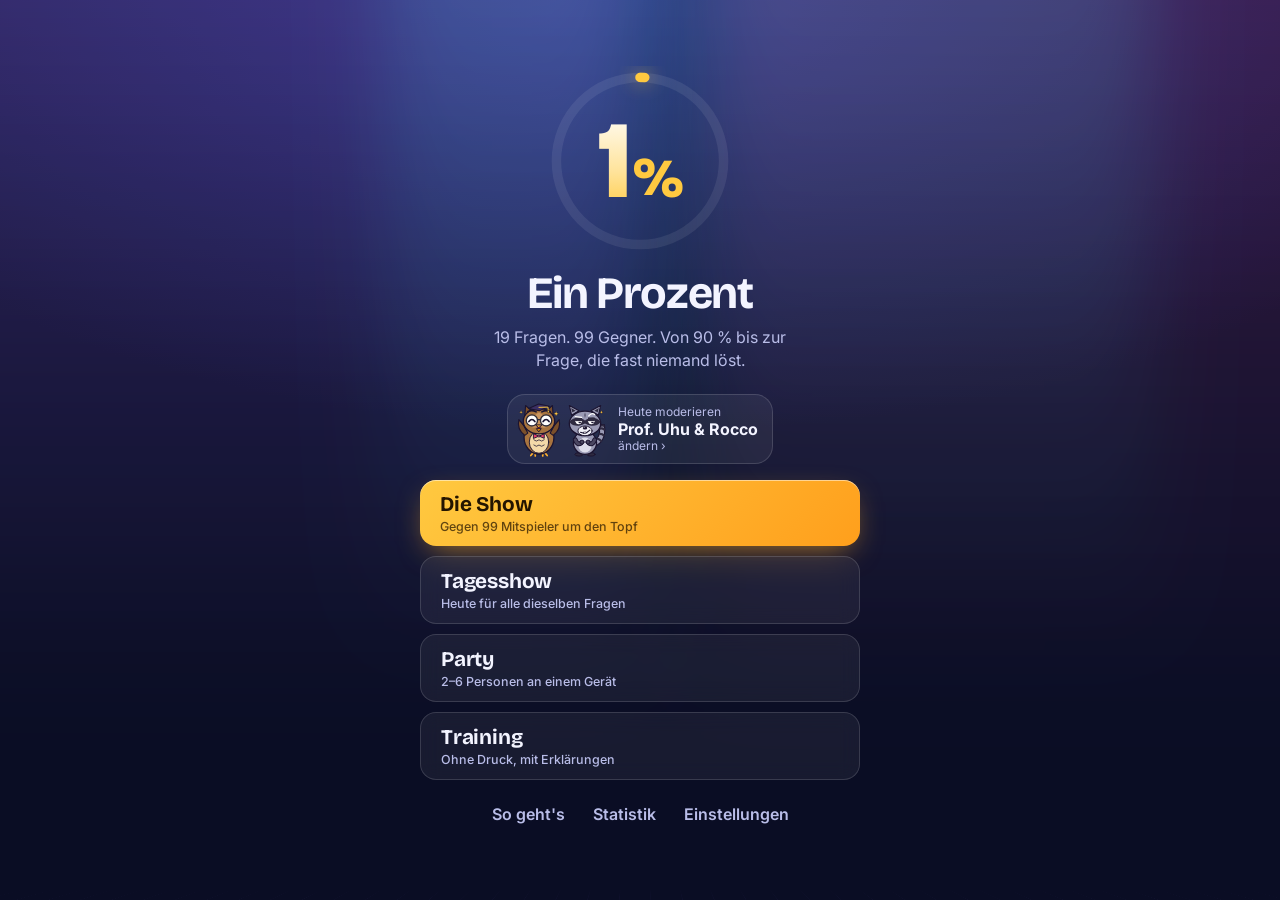
==== index.html @ a09348c1 "Ein Prozent – Denk-Quiz (geprüfter Stand, 393 Fragen) Co-Authored-By: Claude Opus 5.5 <noreply@anthr" ====
<!doctype html>
<html lang="de">
<head>
<meta charset="utf-8">
<meta name="viewport" content="width=device-width, initial-scale=1, viewport-fit=cover">
<title>Ein Prozent</title>
<meta name="description" content="Das Denk-Quiz: 19 Fragen von 90 % bis 1 % – gegen 99 Mitspieler.">
<meta name="robots" content="noindex, nofollow">
<meta name="theme-color" content="#0a0d24">
<meta name="apple-mobile-web-app-capable" content="yes">
<meta name="mobile-web-app-capable" content="yes">
<meta name="apple-mobile-web-app-status-bar-style" content="black-translucent">
<meta name="apple-mobile-web-app-title" content="Ein Prozent">
<link rel="manifest" href="manifest.webmanifest">
<link rel="icon" href="icons/icon.svg" type="image/svg+xml">
<link rel="apple-touch-icon" href="icons/apple-touch-icon.png">
<link rel="preconnect" href="https://fonts.googleapis.com">
<link rel="preconnect" href="https://fonts.gstatic.com" crossorigin>
<link href="https://fonts.googleapis.com/css2?family=Bricolage+Grotesque:opsz,wght@12..96,500;12..96,700;12..96,800&family=Inter:wght@400;500;600;700&display=swap" rel="stylesheet">
<link rel="stylesheet" href="css/style.css">
</head>
<body>
<div class="bg" aria-hidden="true"><div class="beam b1"></div><div class="beam b2"></div><div class="beam b3"></div><div class="floor"></div></div>
<canvas id="fx" aria-hidden="true"></canvas>

<main id="app">
  <!-- ========== Start ========== -->
  <section id="home" class="screen active">
    <div class="home-inner">
      <div class="logo" aria-label="Ein Prozent">
        <svg viewBox="0 0 200 200" class="logo-ring" aria-hidden="true">
          <circle cx="100" cy="100" r="88" class="ring-bg"/>
          <circle cx="100" cy="100" r="88" class="ring-fg"/>
        </svg>
        <div class="logo-text"><span class="one">1</span><span class="pct">%</span></div>
      </div>
      <h1 class="title">Ein Prozent</h1>
      <p class="tagline">19 Fragen. 99 Gegner. Von 90 % bis zur Frage, die fast niemand löst.</p>
      <button class="home-team" id="home-team" data-action="team" aria-label="Moderation wählen"></button>
      <div class="menu">
        <button class="btn primary big" data-action="show"><span>Die Show</span><small>Gegen 99 Mitspieler um den Topf</small></button>
        <button class="btn big" data-action="daily"><span>Tagesshow</span><small id="daily-sub">Heute für alle dieselben Fragen</small></button>
        <button class="btn big" data-action="party-setup"><span>Party</span><small>2–6 Personen an einem Gerät</small></button>
        <button class="btn big" data-action="training"><span>Training</span><small>Ohne Druck, mit Erklärungen</small></button>
      </div>
      <nav class="sub-menu">
        <button class="link" data-action="howto">So geht's</button>
        <button class="link" data-action="stats">Statistik</button>
        <button class="link" data-action="settings">Einstellungen</button>
      </nav>
      <p id="install-hint" class="install-hint" hidden></p>
    </div>
  </section>

  <!-- ========== Party-Setup ========== -->
  <section id="party-setup" class="screen">
    <div class="panel narrow">
      <h2>Party</h2>
      <p class="muted">Jede Person antwortet verdeckt – Gerät nach jeder Antwort weitergeben.</p>
      <div id="party-names"></div>
      <div class="row">
        <button class="btn" data-action="party-add">+ Person</button>
        <button class="btn primary" data-action="party-start">Los geht's</button>
      </div>
      <button class="link back" data-action="home">Zurück</button>
    </div>
  </section>

  <!-- ========== Training-Setup ========== -->
  <section id="training-setup" class="screen">
    <div class="panel narrow">
      <h2>Training</h2>
      <p class="muted">Wähle die Schwierigkeit. Es gibt keine Zeit und kein Ausscheiden.</p>
      <div class="choice-list" id="training-bands"></div>
      <button class="link back" data-action="home">Zurück</button>
    </div>
  </section>

  <!-- ========== Spiel ========== -->
  <section id="game" class="screen">
    <header class="hud">
      <button class="icon-btn" data-action="quit" aria-label="Spiel beenden">✕</button>
      <div class="ladder" id="ladder" aria-label="Fortschritt"></div>
      <div class="hud-stats">
        <div class="stat"><b id="alive-n">100</b><small id="alive-l">im Spiel</small></div>
        <div class="stat pot"><b id="pot-n">0 €</b><small>Jackpot</small></div>
      </div>
    </header>

    <div class="stage">
      <div class="q-col">
        <div id="booth-slot"></div>
        <div class="q-head">
          <div class="tier-badge" id="tier-badge">
            <svg viewBox="0 0 100 100" aria-hidden="true"><circle cx="50" cy="50" r="45" class="t-bg"/><circle cx="50" cy="50" r="45" class="t-fg" id="timer-ring"/></svg>
            <div class="tier-val"><b id="tier-n">90</b><span>%</span></div>
          </div>
          <div class="q-meta">
            <div class="q-kicker" id="q-kicker">Frage 1 von 19</div>
            <div class="q-sub" id="q-sub">So viele lösen sie</div>
          </div>
          <div class="timer-num" id="timer-num" aria-live="off"></div>
        </div>
        <div class="lockbar" id="lockbar" hidden></div>
        <div class="q-card" id="q-card">
          <div class="q-text" id="q-text"></div>
          <div class="q-visual" id="q-visual"></div>
        </div>
        <div class="answer-col">
        <div class="answer" id="answer"></div>
        <div class="actions">
          <button class="btn ghost" id="btn-pass" data-action="pass" hidden>Joker <small>500 € · Frage überspringen</small></button>
          <button class="btn primary lock" id="btn-lock" data-action="lock" disabled>Einloggen</button>
        </div>
        </div>
      </div>
      <aside class="side">
        <div class="arena-wrap">
          <div class="arena" id="arena" aria-hidden="true"></div>
          <div class="ticker" id="ticker"></div>
        </div>
      </aside>
    </div>
  </section>

  <!-- ========== Overlays ========== -->
  <div class="stage-intro" id="stage-intro" hidden></div>
  <div class="overlay" id="overlay" hidden>
    <div class="sheet" id="sheet" role="dialog" aria-modal="true"></div>
  </div>
  <div class="toast" id="toast" role="status" aria-live="polite"></div>
</main>

<script src="js/calib.js"></script>
<script src="js/difficulty.js"></script>
<script src="js/questions.js"></script>
<script src="js/bank.js"></script>
<script src="js/audio.js"></script>
<script src="js/host.js"></script>
<script src="js/casts.js"></script>
<script src="js/game.js"></script>
</body>
</html>
---- css/style.css ----
:root {
  --bg: #0a0d24;
  --bg2: #141a45;
  --ink: #f3f4ff;
  --ink-soft: #b9bde8;
  --muted: #8187bd;
  --card: rgba(255, 255, 255, 0.06);
  --card-hi: rgba(255, 255, 255, 0.11);
  --line: rgba(255, 255, 255, 0.14);
  --gold: #ffc940;
  --gold-2: #ff9f1c;
  --violet: #8b5cf6;
  --cyan: #22d3ee;
  --ok: #2fe39f;
  --bad: #ff4d6d;
  --pass: #ffd166;
  --radius: 20px;
  --font: 'Inter', system-ui, -apple-system, 'Segoe UI', Roboto, sans-serif;
  --display: 'Bricolage Grotesque', 'Inter', system-ui, sans-serif;
  --safe-t: env(safe-area-inset-top, 0px);
  --safe-b: env(safe-area-inset-bottom, 0px);
  --safe-l: env(safe-area-inset-left, 0px);
  --safe-r: env(safe-area-inset-right, 0px);
  color-scheme: dark;
}

* { box-sizing: border-box; }
html, body { height: 100%; }
body {
  margin: 0;
  background: var(--bg);
  color: var(--ink);
  font-family: var(--font);
  -webkit-font-smoothing: antialiased;
  overscroll-behavior: none;
  -webkit-tap-highlight-color: transparent;
  touch-action: manipulation;
  overflow: hidden;
}
button { font: inherit; color: inherit; touch-action: manipulation; }
b { font-weight: 700; }
[hidden] { display: none !important; }

/* ---------- Bühne / Hintergrund ---------- */
.bg { position: fixed; inset: 0; overflow: hidden; z-index: 0;
  background: radial-gradient(120% 80% at 50% 0%, #1d2468 0%, var(--bg) 60%), var(--bg); }
.beam { position: absolute; top: -20%; width: 60vmax; height: 140vh; filter: blur(40px); opacity: .35; transform-origin: 50% 0; mix-blend-mode: screen; }
.b1 { left: -10%; background: linear-gradient(180deg, var(--violet), transparent 70%); animation: sway 14s ease-in-out infinite; }
.b2 { left: 30%; background: linear-gradient(180deg, var(--cyan), transparent 65%); opacity: .2; animation: sway 18s ease-in-out infinite reverse; }
.b3 { right: -15%; background: linear-gradient(180deg, #ff4fd8, transparent 70%); opacity: .22; animation: sway 16s ease-in-out infinite; animation-delay: -6s; }
@keyframes sway { 0%, 100% { transform: rotate(-12deg); } 50% { transform: rotate(12deg); } }
.floor { position: absolute; left: -50%; right: -50%; bottom: -10%; height: 45%;
  background-image: linear-gradient(rgba(139, 92, 246, .25) 1px, transparent 1px), linear-gradient(90deg, rgba(139, 92, 246, .25) 1px, transparent 1px);
  background-size: 48px 48px; transform: perspective(500px) rotateX(62deg); transform-origin: 50% 100%;
  mask-image: linear-gradient(to top, black, transparent 85%); -webkit-mask-image: linear-gradient(to top, black, transparent 85%);
  animation: floor 6s linear infinite; }
@keyframes floor { to { background-position: 0 48px, 0 0; } }
#fx { position: fixed; inset: 0; pointer-events: none; z-index: 50; width: 100%; height: 100%; }

#app { position: relative; z-index: 1; height: 100dvh; height: 100svh; }
@supports (height: 100dvh) { #app { height: 100dvh; } }

.screen { position: absolute; inset: 0; display: none;
  padding: calc(var(--safe-t) + 12px) calc(var(--safe-r) + 16px) calc(var(--safe-b) + 12px) calc(var(--safe-l) + 16px); }
.screen.active { display: flex; animation: screenIn .45s cubic-bezier(.2, .8, .2, 1); }
@keyframes screenIn { from { opacity: 0; transform: translateY(14px) scale(.985); } }

/* ---------- Buttons ---------- */
.btn { position: relative; display: inline-flex; flex-direction: column; align-items: center; justify-content: center; gap: 2px;
  min-height: 52px; padding: 12px 20px; border-radius: 16px; border: 1px solid var(--line);
  background: var(--card); color: var(--ink); font-weight: 650; font-size: 1.05rem; cursor: pointer;
  backdrop-filter: blur(10px); -webkit-backdrop-filter: blur(10px);
  transition: transform .15s ease, background .2s, border-color .2s, box-shadow .2s, opacity .2s; }
.btn small { font-weight: 500; font-size: .78rem; color: var(--ink-soft); }
.btn:hover:not(:disabled) { background: var(--card-hi); border-color: rgba(255, 255, 255, .28); }
.btn:active:not(:disabled) { transform: scale(.97); }
.btn:disabled { opacity: .4; cursor: default; }
.btn:focus-visible, .link:focus-visible, .opt:focus-visible, .key:focus-visible { outline: 3px solid var(--cyan); outline-offset: 2px; }
.btn.primary { background: linear-gradient(135deg, var(--gold), var(--gold-2)); color: #241500; border: none;
  box-shadow: 0 10px 30px -10px rgba(255, 170, 30, .7), inset 0 1px 0 rgba(255, 255, 255, .5); }
.btn.primary small { color: rgba(36, 21, 0, .72); }
.btn.primary:hover:not(:disabled) { background: linear-gradient(135deg, #ffd666, #ffad3a); }
.btn.ghost { background: transparent; }
.btn.big { width: 100%; min-height: 66px; align-items: flex-start; padding: 12px 20px; text-align: left; }
.btn.big span { font-family: var(--display); font-size: 1.3rem; font-weight: 700; letter-spacing: -.01em; }
.link { background: none; border: none; color: var(--ink-soft); padding: 10px 12px; cursor: pointer; font-weight: 600; border-radius: 10px; }
.link:hover { color: var(--ink); }
.icon-btn { width: 40px; height: 40px; border-radius: 12px; border: 1px solid var(--line); background: var(--card); cursor: pointer; flex: none; font-size: 1rem; }
.row { display: flex; gap: 10px; flex-wrap: wrap; }
.row > .btn { flex: 1; }
.muted { color: var(--ink-soft); }

/* ---------- Start ---------- */
#home { align-items: center; justify-content: center; overflow-y: auto; }
.home-inner { width: min(440px, 100%); display: flex; flex-direction: column; align-items: center; text-align: center; margin: auto; }
.logo { position: relative; width: clamp(128px, 30vmin, 190px); aspect-ratio: 1; margin-bottom: 6px; }
.logo-ring { position: absolute; inset: 0; transform: rotate(-90deg); }
.ring-bg { fill: none; stroke: rgba(255, 255, 255, .08); stroke-width: 10; }
.ring-fg { fill: none; stroke: url(#none) var(--gold); stroke: var(--gold); stroke-width: 10; stroke-linecap: round;
  stroke-dasharray: 553; stroke-dashoffset: 553; filter: drop-shadow(0 0 10px rgba(255, 201, 64, .7));
  animation: ringFill 2.4s cubic-bezier(.6, 0, .2, 1) .2s forwards, ringPulse 3s ease-in-out 2.6s infinite; }
@keyframes ringFill { to { stroke-dashoffset: 548; } }
@keyframes ringPulse { 50% { filter: drop-shadow(0 0 22px rgba(255, 201, 64, 1)); } }
.logo-text { position: absolute; inset: 0; display: flex; align-items: center; justify-content: center; font-family: var(--display); font-weight: 800; }
.logo-text .one { font-size: clamp(70px, 17vmin, 110px); line-height: 1; background: linear-gradient(180deg, #fff, #ffe39a 60%, var(--gold)); -webkit-background-clip: text; background-clip: text; color: transparent;
  animation: pop .9s cubic-bezier(.2, 1.6, .4, 1) both; }
.logo-text .pct { font-size: clamp(34px, 8vmin, 52px); color: var(--gold); margin-left: 2px; margin-top: 18%; animation: pop .9s cubic-bezier(.2, 1.6, .4, 1) .15s both; }
@keyframes pop { from { transform: scale(.3); opacity: 0; } }
.title { font-family: var(--display); font-size: clamp(2rem, 7vw, 2.8rem); margin: 4px 0 6px; letter-spacing: -.03em; }
.tagline { margin: 0 0 22px; color: var(--ink-soft); max-width: 34ch; line-height: 1.45; }
.menu { width: 100%; display: grid; gap: 10px; }
.menu .btn { animation: rise .5s cubic-bezier(.2, .8, .2, 1) both; }
.menu .btn:nth-child(2) { animation-delay: .06s; } .menu .btn:nth-child(3) { animation-delay: .12s; } .menu .btn:nth-child(4) { animation-delay: .18s; }
@keyframes rise { from { opacity: 0; transform: translateY(16px); } }
.sub-menu { display: flex; gap: 4px; margin-top: 14px; flex-wrap: wrap; justify-content: center; }
.install-hint { font-size: .85rem; color: var(--muted); margin: 10px 0 0; max-width: 36ch; }

/* ---------- Panels ---------- */
#party-setup, #training-setup { align-items: center; justify-content: center; overflow-y: auto; }
.panel { width: min(480px, 100%); background: rgba(14, 18, 52, .72); border: 1px solid var(--line); border-radius: 24px; padding: 24px;
  backdrop-filter: blur(16px); -webkit-backdrop-filter: blur(16px); margin: auto; }
.panel h2 { font-family: var(--display); margin: 0 0 6px; font-size: 1.8rem; }
.back { display: block; margin: 14px auto 0; }
#party-names { display: grid; gap: 8px; margin: 16px 0; }
.name-row { display: flex; gap: 8px; align-items: center; }
.name-row .dot { width: 34px; height: 34px; border-radius: 50%; flex: none; display: grid; place-items: center; font-weight: 800; color: #10132e; }
.name-row input { flex: 1; min-width: 0; height: 48px; border-radius: 14px; border: 1px solid var(--line); background: rgba(0, 0, 0, .25); color: var(--ink);
  padding: 0 14px; font-size: 1rem; font-family: inherit; }
.name-row input:focus { outline: 2px solid var(--cyan); }
.choice-list { display: grid; gap: 10px; margin-top: 16px; }

/* ---------- HUD ---------- */
#game { flex-direction: column; gap: 10px; }
.hud { display: flex; align-items: center; gap: 12px; flex: none; }
.ladder { flex: 1; display: flex; gap: 4px; align-items: center; min-width: 0; }
.rung { flex: 1; height: 8px; border-radius: 4px; background: rgba(255, 255, 255, .1); position: relative; transition: background .4s; min-width: 6px; }
.rung.done { background: var(--ok); }
.rung.passed { background: var(--pass); }
.rung.fail { background: var(--bad); }
.rung.ghost { background: rgba(47, 227, 159, .4); }
.rung.cur { background: var(--gold); box-shadow: 0 0 12px var(--gold); animation: rungPulse 1.2s ease-in-out infinite; }
.rung.final { outline: 1px dashed rgba(255, 201, 64, .6); outline-offset: 2px; }
@keyframes rungPulse { 50% { opacity: .55; } }
.hud-stats { display: flex; gap: 14px; flex: none; }
.stat { display: flex; flex-direction: column; align-items: flex-end; line-height: 1.1; }
.stat b { font-family: var(--display); font-size: 1.25rem; font-variant-numeric: tabular-nums; }
.stat small { color: var(--muted); font-size: .72rem; }
.stat.pot b { color: var(--gold); }
.stat b.bump { animation: bump .5s; }
@keyframes bump { 40% { transform: scale(1.25); color: var(--ok); } }

/* ---------- Bühne: Frage + Seitenleiste ---------- */
.stage { flex: 1; min-height: 0; display: grid; grid-template-columns: 1fr; gap: 14px; }
.q-col { display: flex; flex-direction: column; gap: 12px; min-height: 0; overflow-y: auto; overscroll-behavior: contain; padding-bottom: 4px; }
.side { display: none; }

.q-head { display: flex; align-items: center; gap: 14px; }
.tier-badge { position: relative; width: 74px; height: 74px; flex: none; }
.tier-badge svg { position: absolute; inset: 0; transform: rotate(-90deg); }
.t-bg { fill: rgba(10, 13, 36, .7); stroke: rgba(255, 255, 255, .1); stroke-width: 7; }
.t-fg { fill: none; stroke: var(--gold); stroke-width: 7; stroke-linecap: round; stroke-dasharray: 283; stroke-dashoffset: 0; transition: stroke .3s; }
.tier-badge.urgent .t-fg { stroke: var(--bad); }
.tier-badge.urgent { animation: shake .4s ease-in-out infinite; }
@keyframes shake { 25% { transform: rotate(-3deg); } 75% { transform: rotate(3deg); } }
.tier-val { position: absolute; inset: 0; display: flex; align-items: center; justify-content: center; font-family: var(--display); }
.tier-val b { font-size: 1.75rem; font-weight: 800; letter-spacing: -.03em; }
.tier-val span { font-size: .95rem; color: var(--gold); margin-top: 8px; font-weight: 700; }
.q-meta { flex: 1; min-width: 0; }
.q-kicker { font-weight: 700; font-size: .82rem; letter-spacing: .08em; text-transform: uppercase; color: var(--gold); }
.q-sub { color: var(--ink-soft); font-size: .9rem; margin-top: 2px; }
.timer-num { font-family: var(--display); font-size: 1.6rem; font-weight: 800; font-variant-numeric: tabular-nums; min-width: 2ch; text-align: right; color: var(--ink-soft); }
.timer-num.urgent { color: var(--bad); }

.q-card { background: linear-gradient(180deg, rgba(255, 255, 255, .09), rgba(255, 255, 255, .04)); border: 1px solid var(--line); border-radius: var(--radius);
  padding: clamp(16px, 3vw, 26px); box-shadow: 0 20px 50px -24px rgba(0, 0, 0, .8); backdrop-filter: blur(14px); -webkit-backdrop-filter: blur(14px); }
.q-card.enter { animation: cardIn .6s cubic-bezier(.2, .9, .2, 1); }
@keyframes cardIn { from { opacity: 0; transform: translateY(24px) rotateX(18deg); filter: blur(6px); } }
.q-text { font-size: clamp(1.1rem, 2.6vw + .5rem, 1.55rem); line-height: 1.38; font-weight: 600; letter-spacing: -.01em; text-wrap: pretty; }
.q-text i { color: var(--ink-soft); }
.q-visual:empty { display: none; }
.q-visual { margin-top: 14px; display: flex; justify-content: center; }
.qsvg { width: min(100%, 320px); max-height: 32vh; height: auto; }
.qsvg .ln { stroke: var(--ink); stroke-width: 3; fill: none; stroke-linecap: round; stroke-linejoin: round; }
.qsvg .face { fill: rgba(255, 255, 255, .04); }
.qsvg .tx { fill: var(--ink); font-family: var(--display); }
.qsvg .tx.inv { fill: #1a1240; }
.qsvg .hand { stroke: var(--gold); stroke-linecap: round; }
.qsvg .accent { fill: var(--gold); }
.qsvg .gear { fill: #c4b5fd; stroke: #8b5cf6; stroke-width: 2; }
.qsvg .hub { fill: #ede9fe; }
.qsvg .arrow { stroke: var(--gold); stroke-width: 4; }
.qsvg .cell { fill: rgba(34, 211, 238, .12); stroke: var(--cyan); stroke-width: 2.5; }
.qsvg .card { fill: #f8f7ff; stroke: #c7c3f5; stroke-width: 2; }
.qsvg .card + .tx, .qsvg rect.card ~ .tx { fill: #1a1240; }
.qsvg .shape { fill: var(--cyan); }
.qsvg .shape.c1 { fill: #ff7ab6; } .qsvg .shape.c2 { fill: var(--cyan); } .qsvg .shape.c3 { fill: var(--gold); }
.seq { display: flex; flex-wrap: wrap; gap: 8px; margin-top: 14px; }
.seq span { min-width: 2.4em; padding: 8px 10px; text-align: center; border-radius: 12px; background: rgba(139, 92, 246, .18); border: 1px solid rgba(139, 92, 246, .45);
  font-family: var(--display); font-weight: 700; font-size: clamp(1.05rem, 2vw + .5rem, 1.4rem); font-variant-numeric: tabular-nums; }
.seq span:last-child:not(:only-child) { }
.eq { display: grid; gap: 6px; margin-top: 14px; font-size: clamp(1.15rem, 2.5vw + .5rem, 1.6rem); font-weight: 700; font-family: var(--display); }
.eq div { padding: 6px 12px; border-radius: 12px; background: rgba(255, 255, 255, .05); }

/* ---------- Antworten ---------- */
.answer { flex: none; }
.opts { display: grid; grid-template-columns: 1fr 1fr; gap: 10px; }
.opts.long { grid-template-columns: 1fr; }
.opt { display: flex; align-items: center; gap: 12px; min-height: 58px; padding: 12px 14px; border-radius: 16px; border: 1.5px solid var(--line);
  background: var(--card); text-align: left; cursor: pointer; font-weight: 600; font-size: 1.02rem; line-height: 1.25;
  transition: transform .12s, background .2s, border-color .2s, box-shadow .2s; animation: rise .4s cubic-bezier(.2, .8, .2, 1) both; }
.opt .k { flex: none; width: 30px; height: 30px; border-radius: 9px; display: grid; place-items: center; background: rgba(255, 255, 255, .08); font-size: .85rem; font-weight: 800; color: var(--ink-soft); }
.opt:hover { background: var(--card-hi); }
.opt:active { transform: scale(.98); }
.opt.sel { border-color: var(--gold); background: rgba(255, 201, 64, .14); box-shadow: 0 0 0 3px rgba(255, 201, 64, .18); }
.opt.sel .k { background: var(--gold); color: #241500; }
.opt.right { border-color: var(--ok); background: rgba(47, 227, 159, .16); }
.opt.wrongsel { border-color: var(--bad); background: rgba(255, 77, 109, .16); }
.opts.locked .opt { pointer-events: none; }

.entry { display: flex; align-items: center; justify-content: center; min-height: 60px; border-radius: 16px; border: 1.5px solid var(--gold);
  background: rgba(0, 0, 0, .25); font-family: var(--display); font-size: 2rem; font-weight: 800; letter-spacing: .06em; margin-bottom: 10px; padding: 0 14px;
  overflow-wrap: anywhere; text-align: center; }
.entry .ph { color: var(--muted); font-size: 1rem; font-weight: 500; letter-spacing: 0; font-family: var(--font); }
.entry .caret { width: 3px; height: 1.1em; background: var(--gold); margin-left: 3px; animation: blink 1s steps(1) infinite; }
@keyframes blink { 50% { opacity: 0; } }
.entry.right { border-color: var(--ok); color: var(--ok); }
.entry.wrongsel { border-color: var(--bad); color: var(--bad); }
.pad { display: grid; gap: 8px; }
.pad.num { grid-template-columns: repeat(3, 1fr); max-width: 420px; margin: 0 auto; }
.pad.abc { grid-template-columns: repeat(10, 1fr); gap: 5px; }
.key { min-height: 52px; border-radius: 12px; border: 1px solid var(--line); background: var(--card); font-weight: 700; font-size: 1.25rem; cursor: pointer;
  transition: transform .08s, background .15s; user-select: none; -webkit-user-select: none; }
.pad.abc .key { min-height: 46px; font-size: 1.05rem; padding: 0; }
.key:active, .key.flash { transform: scale(.92); background: rgba(255, 201, 64, .25); }
.key.wide { grid-column: span 2; }
.key.fn { color: var(--ink-soft); font-size: 1rem; }
.answer.locked .key { pointer-events: none; opacity: .5; }

.actions { display: flex; gap: 10px; flex: none; position: sticky; bottom: 0; }
.actions .btn { flex: 1; }
.actions .lock { min-height: 58px; font-size: 1.15rem; }
.actions .lock.armed { animation: armed 1.4s ease-in-out infinite; }
@keyframes armed { 50% { box-shadow: 0 0 0 6px rgba(255, 201, 64, .18), 0 10px 30px -10px rgba(255, 170, 30, .7); } }

/* ---------- Arena (100 Plätze) ---------- */
.arena-wrap { background: rgba(10, 13, 36, .55); border: 1px solid var(--line); border-radius: var(--radius); padding: 14px; backdrop-filter: blur(10px); -webkit-backdrop-filter: blur(10px); }
.arena { display: grid; grid-template-columns: repeat(10, 1fr); gap: 5px; }
.seat { aspect-ratio: 1; border-radius: 50%; position: relative; background: radial-gradient(circle at 35% 30%, #fff8, transparent 40%), var(--c, #7c83ff);
  transition: transform .5s cubic-bezier(.3, 1.6, .5, 1), filter .6s, opacity .6s; box-shadow: 0 0 0 1.5px rgba(0, 0, 0, .25) inset; }
.seat.in { animation: seatIn .5s cubic-bezier(.3, 1.6, .5, 1) both; }
@keyframes seatIn { from { transform: scale(0); } }
.seat.out { filter: grayscale(1) brightness(.35); transform: scale(.7); }
.seat.dropping { animation: drop .8s ease-in forwards; }
@keyframes drop { 0% { transform: scale(1.25); filter: none; background: var(--bad); } 40% { transform: scale(1.1); background: var(--bad); } 100% { transform: scale(.7); filter: grayscale(1) brightness(.35); } }
.seat.cashed { filter: grayscale(.2) brightness(.6); transform: scale(.7); outline: 2px solid var(--pass); outline-offset: -2px; }
.seat.me { --c: var(--gold); box-shadow: 0 0 0 2px #fff, 0 0 18px var(--gold); z-index: 2; }
.seat.me::after { content: 'DU'; position: absolute; inset: 0; display: grid; place-items: center; font-size: 8px; font-weight: 900; color: #241500; letter-spacing: .02em; }
.seat.me.out { box-shadow: 0 0 0 2px var(--bad); }
.seat.passed { box-shadow: 0 0 0 2px var(--pass) inset; }
.ticker { margin-top: 10px; min-height: 2.6em; font-size: .88rem; color: var(--ink-soft); line-height: 1.35; }
.ticker b { color: var(--ink); }

/* Party-Spieler statt Arena */
.party-list { display: grid; gap: 8px; }
.pchip { display: flex; align-items: center; gap: 10px; padding: 8px 10px; border-radius: 14px; background: var(--card); border: 1px solid var(--line); font-weight: 600; }
.pchip .dot { width: 28px; height: 28px; border-radius: 50%; display: grid; place-items: center; font-weight: 800; color: #10132e; font-size: .85rem; flex: none; }
.pchip.out { opacity: .45; text-decoration: line-through; }
.pchip .tag { margin-left: auto; font-size: .78rem; color: var(--ink-soft); font-weight: 600; }

/* ---------- Overlay / Sheet ---------- */
.overlay { position: fixed; inset: 0; z-index: 40; display: flex; align-items: center; justify-content: center;
  padding: calc(var(--safe-t) + 16px) calc(var(--safe-r) + 16px) calc(var(--safe-b) + 16px) calc(var(--safe-l) + 16px);
  background: rgba(5, 7, 22, .72); backdrop-filter: blur(8px); -webkit-backdrop-filter: blur(8px); animation: fade .3s; }
.overlay[hidden] { display: none; }
@keyframes fade { from { opacity: 0; } }
.sheet { width: min(560px, 100%); max-height: 100%; overflow-y: auto; overscroll-behavior: contain; background: linear-gradient(180deg, #1a2060, #11153f);
  border: 1px solid var(--line); border-radius: 26px; padding: 24px; box-shadow: 0 40px 80px -30px #000; animation: sheetIn .5s cubic-bezier(.2, 1.2, .3, 1); text-align: center; }
@keyframes sheetIn { from { transform: translateY(30px) scale(.94); opacity: 0; } }
.sheet h2 { font-family: var(--display); font-size: clamp(1.7rem, 5vw, 2.3rem); margin: 4px 0 8px; letter-spacing: -.02em; }
.sheet p { line-height: 1.5; color: var(--ink-soft); margin: 8px 0; }
.sheet .big-num { font-family: var(--display); font-size: clamp(2.6rem, 10vw, 4rem); font-weight: 800; line-height: 1; color: var(--gold); letter-spacing: -.03em; font-variant-numeric: tabular-nums; }
.sheet .stack { display: grid; gap: 10px; margin-top: 18px; }
.sheet .explain { text-align: left; background: rgba(255, 255, 255, .06); border-radius: 16px; padding: 14px 16px; margin-top: 14px; color: var(--ink); line-height: 1.5; }
.sheet .explain b { color: var(--gold); }
.sheet .sol { font-family: var(--display); font-weight: 800; font-size: 1.5rem; color: var(--ok); }
.verdict { font-size: 3.4rem; line-height: 1; animation: pop .6s cubic-bezier(.2, 1.6, .4, 1) both; }
.verdict.ok { color: var(--ok); text-shadow: 0 0 30px rgba(47, 227, 159, .6); }
.verdict.bad { color: var(--bad); text-shadow: 0 0 30px rgba(255, 77, 109, .6); }
.mini-arena { display: grid; grid-template-columns: repeat(20, 1fr); gap: 3px; margin: 16px auto 6px; max-width: 360px; }
.mini-arena .seat.me::after { content: ''; }
.share-grid { font-size: 1.3rem; letter-spacing: 2px; margin: 10px 0; word-break: break-all; }
.kv { display: grid; grid-template-columns: 1fr auto; gap: 6px 14px; text-align: left; margin: 14px 0; }
.kv span:nth-child(odd) { color: var(--ink-soft); }
.kv span:nth-child(even) { font-weight: 700; font-variant-numeric: tabular-nums; }
.party-res { display: grid; gap: 8px; margin-top: 14px; text-align: left; }
.party-res .pchip .tag.ok { color: var(--ok); } .party-res .pchip .tag.bad { color: var(--bad); } .party-res .pchip .tag.pass { color: var(--pass); }
.howto ol { text-align: left; padding-left: 1.2em; line-height: 1.55; color: var(--ink-soft); }
.howto ol b { color: var(--ink); }
.setting { display: flex; align-items: center; justify-content: space-between; gap: 12px; padding: 12px 4px; border-bottom: 1px solid var(--line); text-align: left; }
.seg { display: inline-flex; border: 1px solid var(--line); border-radius: 12px; overflow: hidden; flex: none; }
.seg button { border: 0; background: transparent; padding: 9px 12px; cursor: pointer; font-weight: 600; color: var(--ink-soft); }
.seg button.on { background: var(--gold); color: #241500; }
.stats-table { width: 100%; border-collapse: collapse; margin-top: 12px; font-variant-numeric: tabular-nums; font-size: .92rem; }
.stats-table td, .stats-table th { padding: 6px 4px; border-bottom: 1px solid var(--line); text-align: right; }
.stats-table td:first-child, .stats-table th:first-child { text-align: left; }
.curtain-name { font-family: var(--display); font-size: clamp(2.4rem, 10vw, 3.6rem); font-weight: 800; margin: 6px 0 14px; }

.toast { position: fixed; left: 50%; bottom: calc(var(--safe-b) + 20px); transform: translate(-50%, 140%); z-index: 60; background: #fff; color: #10132e;
  padding: 12px 18px; border-radius: 14px; font-weight: 700; box-shadow: 0 20px 40px -10px #000; transition: transform .35s cubic-bezier(.2, 1.4, .3, 1), opacity .2s; max-width: calc(100% - 32px); text-align: center; opacity: 0; visibility: hidden; }
.toast.show { transform: translate(-50%, 0); opacity: 1; visibility: visible; }

/* ---------- Breakpoints ---------- */
/* Kleine Telefone */
@media (max-width: 380px) {
  .opts { grid-template-columns: 1fr; }
  .tier-badge { width: 62px; height: 62px; }
  .tier-val b { font-size: 1.45rem; }
  .pad.abc .key { min-height: 42px; font-size: .95rem; }
  .hud-stats { gap: 10px; }
}
/* Querformat Telefon: wenig Höhe – Frage links, Antworten rechts */
.answer-col { display: contents; } /* nur im Querformat eine eigene Spalte, sonst bleibt „Einloggen“ unten kleben */
@media (max-height: 520px) and (orientation: landscape) {
  .stage { grid-template-columns: 1fr; }
  .q-col { display: grid; grid-template-columns: minmax(0, 1fr) minmax(0, 1fr); grid-template-rows: auto auto auto 1fr; column-gap: 16px; row-gap: 6px; align-content: start; }
  #booth-slot { grid-column: 1; grid-row: 1; }
  .q-head { grid-column: 1; grid-row: 2; }
  .lockbar { grid-column: 1; grid-row: 3; }
  .q-card { grid-column: 1; grid-row: 4; align-self: start; padding: 12px 16px; }
  .answer-col { display: flex; flex-direction: column; grid-column: 2; grid-row: 1 / -1; align-self: start; gap: 8px; }
  .actions { position: static; }
  .booth.compact .actor { height: 48px; } .booth.compact { grid-template-columns: 40px 1fr 40px; }
  .booth.compact .bubble { padding: 4px 10px; font-size: .8rem; }
  .tier-badge { width: 52px; height: 52px; }
  .tier-val b { font-size: 1.2rem; }
  .q-text { font-size: 1.05rem; }
  .qsvg { max-height: 44vh; }
  .opts { grid-template-columns: 1fr; gap: 6px; }
  .opt { min-height: 44px; padding: 8px 12px; }
  .entry { min-height: 48px; font-size: 1.5rem; margin-bottom: 6px; }
  .pad.num .key { min-height: 40px; }
  .pad.abc .key { min-height: 34px; }
  .actions .lock { min-height: 48px; }
}
/* Tablet quer und Desktop: Arena daneben */
@media (min-width: 900px) and (min-height: 560px) and (orientation: landscape) {
  .stage { grid-template-columns: minmax(0, 1fr) minmax(280px, 340px); gap: 22px; max-width: 1240px; width: 100%; margin: 0 auto; }
  .side { display: flex; flex-direction: column; gap: 14px; min-height: 0; }
  .hud { max-width: 1240px; width: 100%; margin: 0 auto; }
  .q-col { justify-content: center; }
}
/* Tablet hochkant (iPad ab 700 px Breite): Arena oben, Frage darunter */
@media (min-width: 700px) and (min-height: 900px) and (orientation: portrait) {
  .stage { grid-template-columns: 1fr; grid-template-rows: auto 1fr; gap: 16px; max-width: 900px; width: 100%; margin: 0 auto; }
  .side { display: flex; flex-direction: column; order: -1; }
  .hud { max-width: 900px; width: 100%; margin: 0 auto; }
  .arena { grid-template-columns: repeat(20, 1fr); }
  .ticker { min-height: 1.4em; }
}
@media (min-width: 700px) and (min-height: 560px) {
  .tier-badge { width: 92px; height: 92px; }
  .tier-val b { font-size: 2.2rem; }
  .pad.abc { max-width: 640px; margin: 0 auto; }
}
@media (prefers-reduced-motion: reduce) {
  *, *::before, *::after { animation-duration: .01ms !important; animation-iteration-count: 1 !important; transition-duration: .01ms !important; }
  .beam, .floor { animation: none; }
}
body.calm .beam, body.calm .floor { animation: none; }

/* =====================================================================
   Moderatoren-Duo, Stufen-Intro, Tafel, Studio-Auswertung
   ===================================================================== */
.c-line { stroke: #1b1430; stroke-linejoin: round; stroke-linecap: round; }
.char { width: 100%; height: 100%; overflow: visible; }
.char .c-body { transform-origin: 60px 145px; animation: bob 2.6s ease-in-out infinite; }
.char .lid { transform-box: fill-box; transform-origin: 50% 0; transform: scaleY(0); animation: blinkLid 4.2s infinite; }
.rocco .lid { animation-delay: 1.3s; }
@keyframes bob { 0%, 100% { transform: translateY(0) rotate(0); } 50% { transform: translateY(-3px) rotate(-1.5deg); } }
@keyframes blinkLid { 0%, 92%, 100% { transform: scaleY(0); } 95% { transform: scaleY(1); } }
.char .tail { transform-origin: 92px 112px; animation: wag 1.6s ease-in-out infinite; }
@keyframes wag { 50% { transform: rotate(10deg); } }
.talking .char .beak-low, .talking .char .mouth { transform-box: fill-box; transform-origin: 50% 0; animation: yap .16s ease-in-out infinite alternate; }
@keyframes yap { to { transform: scaleY(1.6) translateY(1px); } }
.talking .char .c-body { animation: talkBob .35s ease-in-out infinite; }
@keyframes talkBob { 50% { transform: translateY(-4px) rotate(1.5deg); } }
.talking .char .wing-r, .talking .char .arm-r { transform-box: fill-box; transform-origin: 20% 10%; animation: gesture .5s ease-in-out infinite alternate; }
@keyframes gesture { to { transform: rotate(-18deg); } }
.mood-shock .c-body { animation: shock .35s ease-in-out 2; }
@keyframes shock { 30% { transform: translateY(-10px) scale(1.05); } 60% { transform: translateX(-3px); } 80% { transform: translateX(3px); } }
.mood-happy .c-body { animation: hop .6s ease-in-out 2; }
@keyframes hop { 50% { transform: translateY(-9px); } }
.mood-sad .c-body { transform: translateY(4px) rotate(2deg); animation: none; }

.booth { display: grid; grid-template-columns: 96px 1fr 96px; align-items: end; gap: 6px; margin: 0 auto 6px; max-width: 560px; cursor: pointer; }
.booth .actor { height: 118px; transition: transform .3s, filter .3s; filter: saturate(.75) brightness(.8); }
.booth .actor.active { transform: scale(1.06); filter: none; }
.booth .actor.a-slot { animation: slideL .6s cubic-bezier(.2, 1.4, .3, 1) both; }
.booth .actor.b-slot { animation: slideR .6s cubic-bezier(.2, 1.4, .3, 1) .1s both; }
@keyframes slideL { from { transform: translateX(-60px) rotate(-12deg); opacity: 0; } }
@keyframes slideR { from { transform: translateX(60px) rotate(12deg); opacity: 0; } }
.bubble-wrap { align-self: center; position: relative; min-height: 64px; }
.booth .who { font-size: .72rem; font-weight: 800; letter-spacing: .08em; text-transform: uppercase; color: var(--gold); margin: 0 4px 3px; }
.booth[data-speaker="b"] .who { text-align: right; }
.booth .bubble { position: relative; background: #fff; color: #1b1430; border-radius: 18px; padding: 10px 14px; font-weight: 600; line-height: 1.35; font-size: .98rem;
  box-shadow: 0 8px 0 rgba(0, 0, 0, .25); text-align: left; min-height: 2.6em; border: 3px solid #1b1430; }
.booth .bubble:empty { visibility: hidden; }
.booth .bubble::after { content: ''; position: absolute; bottom: 14px; width: 16px; height: 16px; background: #fff; border: 3px solid #1b1430; border-top: 0; border-right: 0; transform: rotate(45deg); left: -10px; }
.booth[data-speaker="b"] .bubble::after { left: auto; right: -10px; transform: rotate(-135deg); }
.booth .bubble b { color: #c2185b; }
.booth.compact { grid-template-columns: 56px 1fr 56px; margin-bottom: 0; }
.booth.compact .actor { height: 70px; }
.booth.compact .bubble { font-size: .86rem; padding: 7px 11px; min-height: 0; border-radius: 14px; box-shadow: 0 4px 0 rgba(0, 0, 0, .25); }
.booth.compact .bubble-wrap { min-height: 0; }
.booth.compact .who { font-size: .62rem; }
.sheet .booth { margin-top: -6px; }
.v-title { margin-top: 6px !important; }
.v-title.ok { color: var(--ok); } .v-title.bad { color: var(--bad); }

/* Stufen-Intro */
.stage-intro { position: fixed; inset: 0; z-index: 45; display: flex; align-items: center; justify-content: center; text-align: center;
  padding: calc(var(--safe-t) + 16px) 16px calc(var(--safe-b) + 16px);
  background: radial-gradient(60% 50% at 50% 35%, hsl(var(--hue, 45) 80% 35% / .55), transparent 70%), rgba(5, 7, 22, .9); backdrop-filter: blur(10px); -webkit-backdrop-filter: blur(10px); }
.stage-intro[hidden] { display: none; }
.stage-intro.in { animation: fade .3s; }
.stage-intro.out { animation: fadeOut .35s forwards; }
@keyframes fadeOut { to { opacity: 0; transform: scale(1.04); } }
.si-inner { width: min(560px, 100%); }
.si-kicker { font-weight: 800; letter-spacing: .16em; text-transform: uppercase; color: hsl(var(--hue) 90% 70%); animation: rise .5s both; }
.si-tier { font-family: var(--display); font-weight: 800; line-height: .9; margin: 6px 0; animation: slam .7s cubic-bezier(.2, 1.8, .4, 1) .1s both; }
.si-tier span { font-size: clamp(5rem, 28vw, 9rem); background: linear-gradient(180deg, #fff, hsl(var(--hue) 95% 70%)); -webkit-background-clip: text; background-clip: text; color: transparent;
  filter: drop-shadow(0 0 30px hsl(var(--hue) 95% 55% / .7)); }
.si-tier small { font-size: clamp(2rem, 9vw, 3.4rem); color: hsl(var(--hue) 95% 65%); }
@keyframes slam { 0% { transform: scale(3) rotate(-8deg); opacity: 0; filter: blur(8px); } 60% { transform: scale(.92) rotate(1deg); opacity: 1; filter: none; } }
.si-sub { color: var(--ink-soft); margin-bottom: 18px; animation: rise .5s .3s both; }
.si-sub b { color: var(--ink); }
.si-go { margin-top: 16px; min-width: 220px; animation: rise .5s .5s both; }

/* Einlog-Leiste */
.lockbar { display: flex; flex-direction: column; gap: 5px; font-size: .82rem; color: var(--ink-soft); }
.lockbar b { color: var(--ink); font-variant-numeric: tabular-nums; }
.lb-bar { height: 6px; border-radius: 3px; background: rgba(255, 255, 255, .1); overflow: hidden; }
.lb-bar i { display: block; height: 100%; background: linear-gradient(90deg, var(--cyan), var(--violet)); transition: width .3s; }
.seat.locked { box-shadow: 0 0 0 2px #fff inset, 0 0 10px var(--cyan); transform: scale(.88); }

/* Kreidetafel */
.chalk { text-align: left; margin-top: 12px; padding: 16px 18px; border-radius: 14px; background: #1f3a32 radial-gradient(120% 90% at 30% 20%, #2b4d43, #172b25);
  border: 8px solid #8a5a33; box-shadow: inset 0 0 30px rgba(0, 0, 0, .45), 0 10px 24px -12px #000; color: #f4f1e8;
  font-family: 'Bricolage Grotesque', 'Chalkboard SE', 'Comic Sans MS', var(--font); }
.chalk-sol { font-size: 1.05rem; margin-bottom: 6px; }
.chalk-sol b { color: #ffe680; font-size: 1.35rem; }
.chalk-line { line-height: 1.5; padding: 3px 0; clip-path: inset(0 100% 0 0); animation: chalkWrite 1s steps(28, end) forwards; text-shadow: 0 0 1px rgba(255, 255, 255, .6); }
.chalk-line b { color: #ffe680; }
@keyframes chalkWrite { to { clip-path: inset(0 0 0 0); } }

/* Studio-Balken */
.bars { margin-top: 14px; text-align: left; display: grid; gap: 6px; }
.bars-h { font-weight: 700; font-size: .9rem; color: var(--ink-soft); }
.bars-h small { font-weight: 500; }
.bar { display: grid; grid-template-columns: minmax(0, 1.3fr) 1fr 3.2em; gap: 8px; align-items: center; font-size: .88rem; }
.bar .bl { overflow: hidden; text-overflow: ellipsis; white-space: nowrap; }
.bar .bt { height: 12px; border-radius: 6px; background: rgba(255, 255, 255, .08); overflow: hidden; }
.bar .bt i { display: block; height: 100%; width: 0; border-radius: 6px; background: var(--bad); animation: grow 1s cubic-bezier(.2, .8, .2, 1) forwards; }
.bar.ok .bt i { background: var(--ok); } .bar.joker .bt i { background: var(--pass); }
.bar .bp { text-align: right; font-variant-numeric: tabular-nums; font-weight: 700; }
.bar.me .bl { color: var(--gold); font-weight: 700; }
@keyframes grow { to { width: var(--w); } }

/* Teamauswahl */
.home-team { display: flex; align-items: center; gap: 10px; margin: 0 0 16px; padding: 6px 14px 6px 8px; border-radius: 18px; border: 1px solid var(--line);
  background: var(--card); cursor: pointer; color: var(--ink); text-align: left; animation: rise .5s both; }
.home-team:empty { display: none; }
.ht-figs { display: flex; height: 56px; }
.ht-figs .char { width: 46px; height: 56px; }
.ht-txt { display: flex; flex-direction: column; line-height: 1.2; }
.ht-txt small { color: var(--ink-soft); font-size: .75rem; }
.teams { display: grid; gap: 10px; margin-top: 12px; }
.team { display: flex; gap: 12px; align-items: center; padding: 10px; border-radius: 18px; border: 2px solid var(--line); background: var(--card); cursor: pointer; text-align: left; color: var(--ink); }
.team.on { border-color: var(--gold); background: rgba(255, 201, 64, .1); }
.team-figs { display: flex; flex: none; height: 76px; }
.team-figs .char { width: 62px; height: 76px; }
.team-txt { display: flex; flex-direction: column; gap: 2px; }
.team-txt small { color: var(--ink-soft); font-size: .8rem; line-height: 1.3; }

@media (max-width: 380px) {
  .booth { grid-template-columns: 72px 1fr 72px; } .booth .actor { height: 92px; }
  .booth.compact { grid-template-columns: 46px 1fr 46px; } .booth.compact .actor { height: 58px; }
}
@media (max-height: 700px) { .booth.compact .actor { height: 56px; } .booth.compact { grid-template-columns: 46px 1fr 46px; } }
/* zweite Figur blinzelt versetzt, Schwanz-Drehpunkte je Figur */
.mats .lid, .blechbert .lid, .kunibert .lid { animation-delay: 1.3s; }
.elster .tail { transform-origin: 74px 126px; }
.sheet .booth { grid-template-columns: 74px 1fr 74px; }
.sheet .booth .actor { height: 92px; }
.sheet .booth .bubble { font-size: .92rem; }

@media (max-height: 520px) { .stage-intro { align-items: flex-start; overflow-y: auto; } .si-tier span { font-size: 4.2rem; } .si-tier small { font-size: 2rem; } .stage-intro .booth .actor { height: 70px; } .si-go { margin-bottom: 12px; } }
@media (min-width: 700px) and (min-height: 900px) and (orientation: portrait) { .q-col { justify-content: center; } }
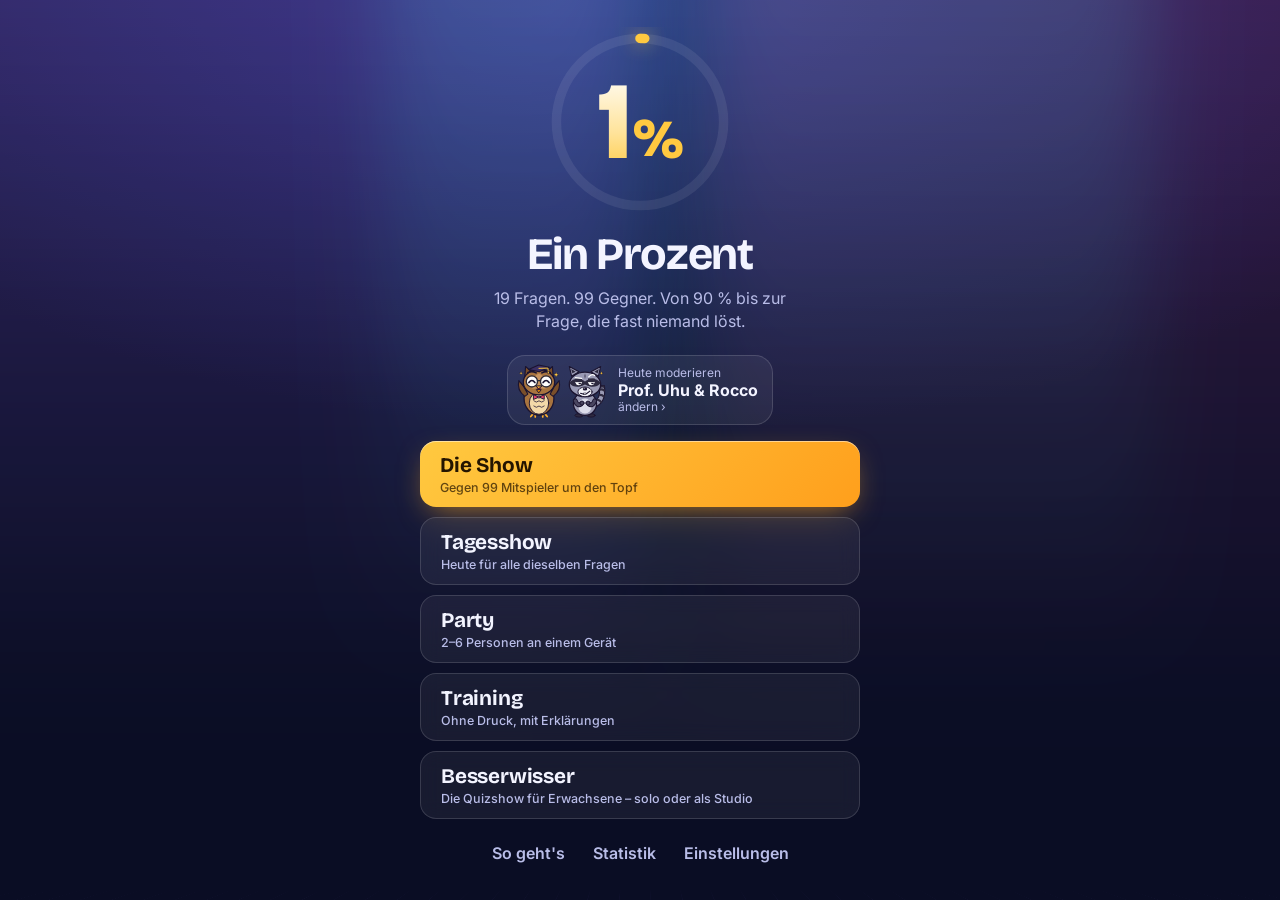
==== commit c47324b2: "Neue Quiz-Variante „Besserwisser“ für Erwachsene unter /quiz2/ (Solo + Studio, vertontes Moderatoren" ====
--- a/index.html
+++ b/index.html
@@ -42,6 +42,7 @@
         <button class="btn big" data-action="daily"><span>Tagesshow</span><small id="daily-sub">Heute für alle dieselben Fragen</small></button>
         <button class="btn big" data-action="party-setup"><span>Party</span><small>2–6 Personen an einem Gerät</small></button>
         <button class="btn big" data-action="training"><span>Training</span><small>Ohne Druck, mit Erklärungen</small></button>
+        <a class="btn big" href="quiz2/" style="text-decoration:none"><span>Besserwisser</span><small>Die Quizshow für Erwachsene – solo oder als Studio</small></a>
       </div>
       <nav class="sub-menu">
         <button class="link" data-action="howto">So geht's</button>
--- a/css/style.css
+++ b/css/style.css
@@ -495,4 +495,3 @@
 .sheet .booth .bubble { font-size: .92rem; }
 
 @media (max-height: 520px) { .stage-intro { align-items: flex-start; overflow-y: auto; } .si-tier span { font-size: 4.2rem; } .si-tier small { font-size: 2rem; } .stage-intro .booth .actor { height: 70px; } .si-go { margin-bottom: 12px; } }
-@media (min-width: 700px) and (min-height: 900px) and (orientation: portrait) { .q-col { justify-content: center; } }
